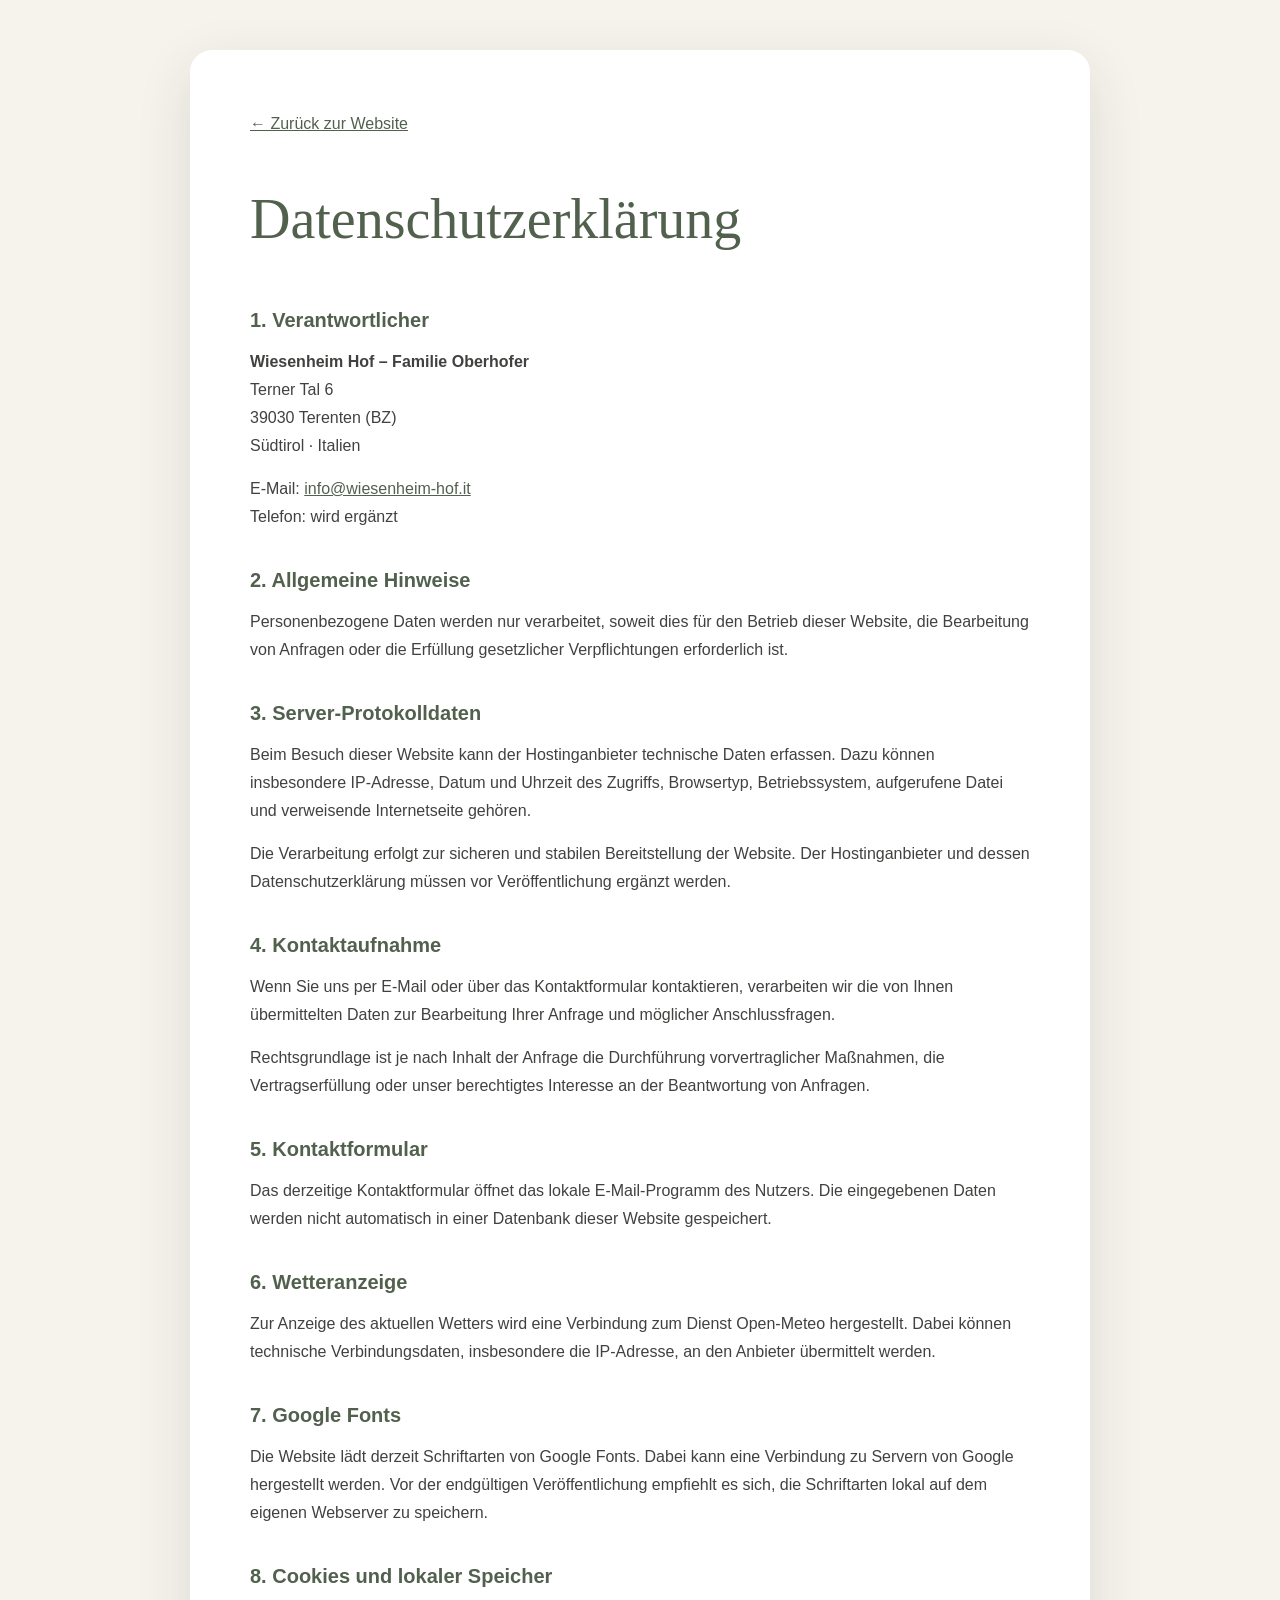
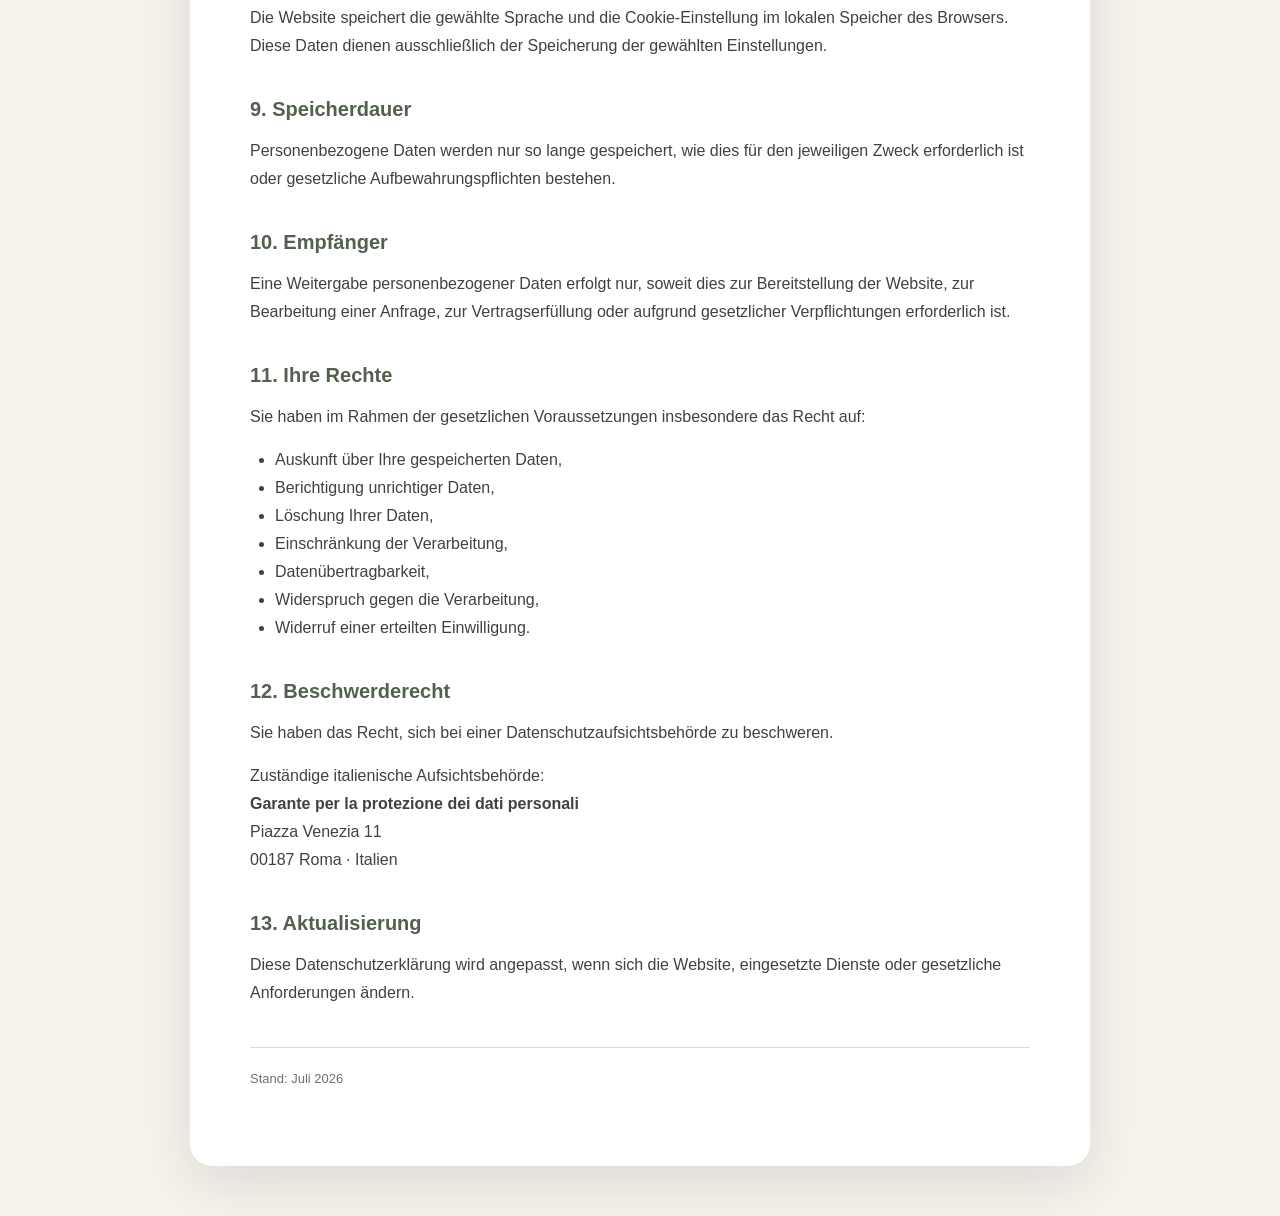
==== legal/datenschutz.html @ 3530e870 "Erste Version der Website" ====
<!DOCTYPE html>
<html lang="de">
<head>
  <meta charset="UTF-8">
  <meta name="viewport" content="width=device-width, initial-scale=1.0">
  <title>Datenschutz | Wiesenheim Hof</title>
  <link rel="stylesheet" href="../style.css">
</head>

<body class="legal-page">

<main class="legal-page-content">

  <a class="legal-back" href="../index.html">← Zurück zur Website</a>

  <h1>Datenschutzerklärung</h1>

  <h2>1. Verantwortlicher</h2>

  <p>
    <strong>Wiesenheim Hof – Familie Oberhofer</strong><br>
    Terner Tal 6<br>
    39030 Terenten (BZ)<br>
    Südtirol · Italien
  </p>

  <p>
    E-Mail:
    <a href="mailto:info@wiesenheim-hof.it">
      info@wiesenheim-hof.it
    </a><br>
    Telefon: wird ergänzt
  </p>

  <h2>2. Allgemeine Hinweise</h2>

  <p>
    Personenbezogene Daten werden nur verarbeitet, soweit dies für den
    Betrieb dieser Website, die Bearbeitung von Anfragen oder die Erfüllung
    gesetzlicher Verpflichtungen erforderlich ist.
  </p>

  <h2>3. Server-Protokolldaten</h2>

  <p>
    Beim Besuch dieser Website kann der Hostinganbieter technische Daten
    erfassen. Dazu können insbesondere IP-Adresse, Datum und Uhrzeit des
    Zugriffs, Browsertyp, Betriebssystem, aufgerufene Datei und verweisende
    Internetseite gehören.
  </p>

  <p>
    Die Verarbeitung erfolgt zur sicheren und stabilen Bereitstellung der
    Website. Der Hostinganbieter und dessen Datenschutzerklärung müssen vor
    Veröffentlichung ergänzt werden.
  </p>

  <h2>4. Kontaktaufnahme</h2>

  <p>
    Wenn Sie uns per E-Mail oder über das Kontaktformular kontaktieren,
    verarbeiten wir die von Ihnen übermittelten Daten zur Bearbeitung Ihrer
    Anfrage und möglicher Anschlussfragen.
  </p>

  <p>
    Rechtsgrundlage ist je nach Inhalt der Anfrage die Durchführung
    vorvertraglicher Maßnahmen, die Vertragserfüllung oder unser berechtigtes
    Interesse an der Beantwortung von Anfragen.
  </p>

  <h2>5. Kontaktformular</h2>

  <p>
    Das derzeitige Kontaktformular öffnet das lokale E-Mail-Programm des
    Nutzers. Die eingegebenen Daten werden nicht automatisch in einer
    Datenbank dieser Website gespeichert.
  </p>

  <h2>6. Wetteranzeige</h2>

  <p>
    Zur Anzeige des aktuellen Wetters wird eine Verbindung zum Dienst
    Open-Meteo hergestellt. Dabei können technische Verbindungsdaten,
    insbesondere die IP-Adresse, an den Anbieter übermittelt werden.
  </p>

  <h2>7. Google Fonts</h2>

  <p>
    Die Website lädt derzeit Schriftarten von Google Fonts. Dabei kann eine
    Verbindung zu Servern von Google hergestellt werden. Vor der endgültigen
    Veröffentlichung empfiehlt es sich, die Schriftarten lokal auf dem
    eigenen Webserver zu speichern.
  </p>

  <h2>8. Cookies und lokaler Speicher</h2>

  <p>
    Die Website speichert die gewählte Sprache und die Cookie-Einstellung im
    lokalen Speicher des Browsers. Diese Daten dienen ausschließlich der
    Speicherung der gewählten Einstellungen.
  </p>

  <h2>9. Speicherdauer</h2>

  <p>
    Personenbezogene Daten werden nur so lange gespeichert, wie dies für den
    jeweiligen Zweck erforderlich ist oder gesetzliche Aufbewahrungspflichten
    bestehen.
  </p>

  <h2>10. Empfänger</h2>

  <p>
    Eine Weitergabe personenbezogener Daten erfolgt nur, soweit dies zur
    Bereitstellung der Website, zur Bearbeitung einer Anfrage, zur
    Vertragserfüllung oder aufgrund gesetzlicher Verpflichtungen erforderlich
    ist.
  </p>

  <h2>11. Ihre Rechte</h2>

  <p>
    Sie haben im Rahmen der gesetzlichen Voraussetzungen insbesondere das
    Recht auf:
  </p>

  <ul>
    <li>Auskunft über Ihre gespeicherten Daten,</li>
    <li>Berichtigung unrichtiger Daten,</li>
    <li>Löschung Ihrer Daten,</li>
    <li>Einschränkung der Verarbeitung,</li>
    <li>Datenübertragbarkeit,</li>
    <li>Widerspruch gegen die Verarbeitung,</li>
    <li>Widerruf einer erteilten Einwilligung.</li>
  </ul>

  <h2>12. Beschwerderecht</h2>

  <p>
    Sie haben das Recht, sich bei einer Datenschutzaufsichtsbehörde zu
    beschweren.
  </p>

  <p>
    Zuständige italienische Aufsichtsbehörde:<br>
    <strong>Garante per la protezione dei dati personali</strong><br>
    Piazza Venezia 11<br>
    00187 Roma · Italien
  </p>

  <h2>13. Aktualisierung</h2>

  <p>
    Diese Datenschutzerklärung wird angepasst, wenn sich die Website,
    eingesetzte Dienste oder gesetzliche Anforderungen ändern.
  </p>

  <p class="legal-date">Stand: Juli 2026</p>

</main>

</body>
</html>
---- style.css ----
/* =========================================================
   WIESENHEIM HOF – STYLE.CSS
========================================================= */

:root{
  --green:#687763;
  --green-dark:#52604e;
  --cream:#f6f3ed;
  --sand:#e8e0d4;
  --white:#ffffff;
  --text:#41413f;
  --muted:#6f716d;
  --line:#d9ddd6;
  --shadow:0 18px 55px rgba(34,42,33,.12);
  --radius:22px;
}

*{
  margin:0;
  padding:0;
  box-sizing:border-box;
}

html{
  scroll-behavior:smooth;
}

body{
  font-family:"Inter",sans-serif;
  color:var(--text);
  background:var(--cream);
  line-height:1.75;
  overflow-x:hidden;
}

img{
  display:block;
  max-width:100%;
}

a{
  color:inherit;
  text-decoration:none;
}

button,
input,
textarea{
  font:inherit;
}

button{
  cursor:pointer;
}

.section{
  scroll-margin-top:110px;
}

/* =========================================================
   HEADER & NAVIGATION
========================================================= */

.site-header{
  position:fixed;
  inset:0 0 auto 0;
  z-index:1000;
  padding:18px 0;
}

.navbar{
  width:min(1460px,94%);
  margin:auto;
  min-height:72px;
  display:flex;
  justify-content:space-between;
  align-items:center;
  gap:24px;
  padding:14px 28px;
  background:rgba(255,255,255,.72);
  backdrop-filter:blur(16px);
  -webkit-backdrop-filter:blur(16px);
  border:1px solid rgba(255,255,255,.65);
  border-radius:50px;
  box-shadow:0 10px 30px rgba(0,0,0,.08);
}

.menu,
.nav-right,
.languages{
  display:flex;
  align-items:center;
}

.menu{
  gap:28px;
}

.menu a,
.languages button{
  font-size:13px;
  letter-spacing:1.5px;
  text-transform:uppercase;
  color:#444;
  transition:.2s ease;
}

.menu a:hover,
.languages button:hover,
.languages button.active{
  color:var(--green-dark);
}

.nav-right{
  gap:24px;
}

.weather{
    display:flex;
    align-items:center;
    gap:3px;
    margin:0;
    padding:0;
    width:auto;
    min-width:unset;
    white-space:nowrap;
}

.languages{
  gap:8px;
}

.languages button{
  background:none;
  border:0;
  padding:5px;
}

.menu-toggle{
  display:none;
  width:42px;
  height:42px;
  border:0;
  border-radius:50%;
  background:rgba(255,255,255,.7);
  align-items:center;
  justify-content:center;
  flex-direction:column;
  gap:4px;
}

.menu-toggle span{
  width:18px;
  height:2px;
  background:#444;
  display:block;
}

/* =========================================================
   HERO
========================================================= */

.hero{
  position:relative;
  min-height:100vh;
  display:grid;
  place-items:center;
  overflow:hidden;
  background:#7b8477;
}

.hero-media,
.hero-media img,
.hero-media video{
  position:absolute;
  inset:0;
  width:100%;
  height:100%;
  object-fit:cover;
  
  #heroVideo{
    filter:
        blur(3px)
        brightness(0.65)
        saturate(1.05);
    transform:scale(1.08);
}
}

.hero-media video{
  display:none;
}

.hero-overlay{
  position:absolute;
  inset:0;
  background:linear-gradient(rgba(20,25,20,.18),rgba(20,25,20,.38));
}

.hero-content{
  position:relative;
  z-index:2;
  text-align:center;
  color:#fff;
  padding:130px 25px 80px;
  width:min(900px,92%);
}

.hero-logo{
  width:min(520px,80vw);
  margin:0 auto 26px;
}

.hero-logo img{
  width:100%;
  max-height:190px;
  object-fit:contain;
  filter:drop-shadow(0 3px 8px rgba(0,0,0,.2));
}

.hero h1{
  font-family:"Cormorant Garamond",serif;
  font-size:clamp(58px,8vw,96px);
  font-weight:500;
  line-height:1;
  margin-bottom:14px;
}

.hero p{
  font-size:clamp(17px,2vw,23px);
  letter-spacing:.7px;
  margin-bottom:38px;
}

.button{
  display:inline-flex;
  align-items:center;
  justify-content:center;
  min-height:54px;
  padding:14px 34px;
  border-radius:40px;
  background:var(--green);
  color:#fff;
  border:1px solid var(--green);
  box-shadow:var(--shadow);
  transition:.25s ease;
}

.button:hover{
  transform:translateY(-2px);
  background:var(--green-dark);
  border-color:var(--green-dark);
}

.button-light{
  background:#fff;
  color:#3f463c;
  border-color:rgba(255,255,255,.8);
}

.button-light:hover{
  background:var(--green);
  color:#fff;
}

.scroll-note{
  position:absolute;
  z-index:2;
  bottom:26px;
  left:50%;
  transform:translateX(-50%);
  color:#fff;
  font-size:11px;
  letter-spacing:3px;
  text-transform:uppercase;
}

/* =========================================================
   GEMEINSAME ABSCHNITTE
========================================================= */

.intro,
.farm,
.apartments,
.gallery-section,
.arrival,
.contact{
  padding:130px 7%;
}
.apartments{
    padding-bottom:60px;
}

.gallery-section{
    padding-top:60px;
}

.section-title{
  text-align:center;
  margin-bottom:78px;
}

.section-title span{
  display:block;
  text-transform:uppercase;
  letter-spacing:3px;
  font-size:12px;
  color:var(--green);
  margin-bottom:8px;
}

.section-title h2{
  font-family:"Cormorant Garamond",serif;
  font-size:clamp(44px,5vw,62px);
  line-height:1.1;
  font-weight:500;
}

/* =========================================================
   WILLKOMMEN
========================================================= */

.intro{
  background:var(--cream);
  text-align:center;
}

.intro-inner{
  max-width:980px;
  margin:auto;
}

.intro h2{
  font-family:"Cormorant Garamond",serif;
  font-size:clamp(46px,6vw,68px);
  font-weight:500;
  color:var(--green-dark);
  margin-bottom:34px;
}

.intro p{
  font-size:clamp(17px,2vw,20px);
  color:#575b55;
}

/* =========================================================
   HOF
========================================================= */

.farm{
  background:#fff;
}

.farm-grid{
  display:grid;
  grid-template-columns:1.05fr 1fr;
  gap:80px;
  align-items:center;
  max-width:1350px;
  margin:auto;
}

.farm-text p{
  font-size:17px;
  color:#575b55;
  margin-bottom:22px;
}

.farm-images{
  display:grid;
  gap:18px;
}

.farm-images>img,
.farm-small img{
  width:100%;
  object-fit:cover;
  border-radius:var(--radius);
  box-shadow:var(--shadow);
}

.farm-images>img{
  height:440px;
}

.farm-small{
  display:grid;
  grid-template-columns:1fr 1fr;
  gap:18px;
}

.farm-small img{
  height:210px;
}

.highlights{
  max-width:1100px;
  margin:75px auto 0;
  display:grid;
  grid-template-columns:repeat(4,1fr);
  gap:18px;
}

.highlight{
  text-align:center;
  padding:24px 14px;
  border-top:1px solid var(--line);
  border-bottom:1px solid var(--line);
  color:#52574f;
}

/* =========================================================
   FERIENWOHNUNGEN
========================================================= */

.apartments{
  background:var(--cream);
}

.apartment{
  max-width:1350px;
  margin:0 auto 55px;
  display:grid;
  grid-template-columns:1.05fr .95fr;
  gap:78px;
  align-items:center;
}

.apartment + .apartment{
  margin-top:150px;
}

.apartment-image img{
  width:100%;
  height:620px;
  object-fit:cover;
  border-radius:var(--radius);
  box-shadow:var(--shadow);
  cursor:pointer;
}

.apartment-content h3{
  font-family:"Cormorant Garamond",serif;
  font-size:56px;
  color:var(--green-dark);
  line-height:1.1;
  font-weight:500;
  margin-bottom:8px;
}

.apartment-info{
  color:var(--muted);
  margin-bottom:24px;
}

.apartment-copy{
  font-size:17px;
  color:#575b55;
  margin-bottom:34px;
}

.features{
  display:grid;
  grid-template-columns:repeat(3,1fr);
  gap:0 28px;
  margin-bottom:34px;
}

.features div{
  padding:11px 0;
  border-bottom:1px solid var(--line);
  font-size:14px;
}

.apartment-gallery{
  max-width:1350px;
  margin:0 auto 135px;
  display:grid;
  grid-template-columns:repeat(5,1fr);
  gap:14px;
}

.apartment-gallery img{
  width:100%;
  height:165px;
  object-fit:cover;
  border-radius:14px;
  cursor:pointer;
  transition:.25s ease;
}

.apartment-gallery img:hover,
.gallery-grid img:hover{
  transform:scale(1.02);
}

/* ===================================
   GALERIE
=================================== */

.gallery-grid{
    display:grid;
    grid-template-columns:2fr 1fr 1fr;
    grid-template-rows:repeat(3,220px);
    gap:18px;
}

.gallery-grid img{
    width:100%;
    height:100%;
    object-fit:cover;
    border-radius:18px;
    cursor:pointer;
    transition:.35s;
}

.gallery-grid img:hover{
    transform:scale(1.03);
}

/* große Bilder */

.gallery-grid img:nth-child(1){
    grid-column:1;
    grid-row:1 / span 2;
}

.gallery-grid img:nth-child(2){
    grid-column:1;
    grid-row:3;
}

/* Mobile */

@media(max-width:900px){

    .gallery-grid{
        grid-template-columns:1fr 1fr;
        grid-template-rows:auto;
    }

    .gallery-grid img{
        grid-column:auto !important;
        grid-row:auto !important;
        height:230px;
    }

}

/* =========================================================
   ANFAHRT
========================================================= */

.arrival{
  background:var(--sand);
}

.arrival-grid{
  max-width:1250px;
  margin:auto;
  display:grid;
  grid-template-columns:.9fr 1.1fr;
  gap:70px;
  align-items:center;
}

.arrival-text h3{
  font-family:"Cormorant Garamond",serif;
  font-size:44px;
  color:var(--green-dark);
  font-weight:500;
  margin-bottom:20px;
}

.arrival-text p{
  margin-bottom:20px;
  color:#555;
}

.route-card{
  background:#fff;
  border-radius:var(--radius);
  padding:34px;
  box-shadow:var(--shadow);
}

.route-line{
  display:grid;
  grid-template-columns:48px 1fr;
  gap:16px;
  align-items:center;
  padding:14px 0;
  border-bottom:1px solid #eceae5;
}

.route-line:last-child{
  border-bottom:0;
}

.route-dot{
  width:38px;
  height:38px;
  border-radius:50%;
  display:grid;
  place-items:center;
  background:var(--green);
  color:#fff;
  font-weight:600;
}

.route-line strong{
  display:block;
}

.route-line span{
  font-size:13px;
  color:var(--muted);
}

/* =========================================================
   KONTAKT
========================================================= */

.contact{
  background:#fff;
}

.contact-grid{
  max-width:1200px;
  margin:auto;
  display:grid;
  grid-template-columns:.85fr 1.15fr;
  gap:80px;
}

.contact-data h3{
  font-family:"Cormorant Garamond",serif;
  font-size:44px;
  color:var(--green-dark);
  font-weight:500;
  margin-bottom:20px;
}

.contact-data p{
  margin-bottom:16px;
  color:#575b55;
}

.contact-data a{
  color:var(--green-dark);
  text-decoration:underline;
}

.contact-form{
  display:grid;
  gap:16px;
}

.contact-form label{
  display:grid;
  gap:7px;
  font-size:14px;
  color:#555;
}

.contact-form input,
.contact-form textarea{
  width:100%;
  border:1px solid var(--line);
  border-radius:14px;
  padding:15px 17px;
  background:#fbfaf8;
}

.contact-form textarea{
  min-height:160px;
  resize:vertical;
}

.contact-form input:focus,
.contact-form textarea:focus{
  outline:none;
  border-color:var(--green);
  box-shadow:0 0 0 3px rgba(104,119,99,.12);
}

.contact-form button{
  justify-self:start;
}

/* =========================================================
   FOOTER
========================================================= */

.site-footer{
  padding:62px 20px;
  background:var(--green-dark);
  color:#fff;
  text-align:center;
}

.site-footer h3{
  font-family:"Cormorant Garamond",serif;
  font-size:40px;
  font-weight:500;
}

.site-footer p{
  opacity:.9;
  margin-top:6px;
}
.footer-cow{
    width:90px;
    height:auto;
    display:block;
    margin:0 auto 22px;
    opacity:.95;
    transition:.3s ease;
}
.footer-cow:hover{
    transform:translateY(-3px);
}

.legal-links{
  margin-top:28px;
  display:flex;
  justify-content:center;
  align-items:center;
  flex-wrap:wrap;
  gap:8px;
  font-size:11px;
  opacity:.82;
}

.legal-links a,
.legal-links button{
  padding:2px 4px;
  border:0;
  background:transparent;
  color:inherit;
  font:inherit;
  cursor:pointer;
}

.legal-links a:hover,
.legal-links button:hover{
  text-decoration:underline;
}

/* =========================================================
   LIGHTBOX
========================================================= */

.lightbox{
  position:fixed;
  inset:0;
  display:none;
  place-items:center;
  background:rgba(10,12,10,.92);
  z-index:5000;
  padding:40px;
}

.lightbox.open{
  display:grid;
}

.lightbox img{
  max-width:92vw;
  max-height:86vh;
  object-fit:contain;
}

.lightbox-close{
  position:absolute;
  top:22px;
  right:26px;
  border:0;
  background:transparent;
  color:#fff;
  font-size:34px;
}

/* =========================================================
   COOKIE-BANNER
========================================================= */

.cookie-banner{
  position:fixed;
  z-index:6500;
  left:50%;
  bottom:22px;
  transform:translateX(-50%);
  width:min(980px,calc(100% - 32px));
  display:none;
  grid-template-columns:1fr auto;
  align-items:center;
  gap:30px;
  padding:24px 26px;
  background:#fff;
  color:var(--text);
  border:1px solid #e1e3df;
  border-radius:20px;
  box-shadow:0 20px 70px rgba(0,0,0,.22);
}

.cookie-banner.show{
  display:grid;
}

.cookie-text strong{
  display:block;
  margin-bottom:6px;
  font-size:16px;
}

.cookie-text p{
  margin:0;
  font-size:13px;
  line-height:1.55;
  color:#626660;
}

.cookie-text a{
  display:inline-block;
  margin-top:8px;
  color:var(--green-dark);
  font-size:12px;
  text-decoration:underline;
}

.cookie-actions{
  display:flex;
  gap:10px;
}

.cookie-actions button{
  min-height:46px;
  padding:10px 18px;
  border-radius:30px;
  white-space:nowrap;
}

.cookie-secondary{
  border:1px solid var(--green);
  background:#fff;
  color:var(--green-dark);
}

.cookie-primary{
  border:1px solid var(--green);
  background:var(--green);
  color:#fff;
}

.cookie-secondary:hover{
  background:var(--cream);
}

.cookie-primary:hover{
  background:var(--green-dark);
}

/* =========================================================
   RESPONSIVE – TABLET
========================================================= */

@media (max-width:1050px){

  .menu{
    display:none;
    position:absolute;
    top:86px;
    left:3%;
    right:3%;
    padding:22px;
    background:rgba(255,255,255,.96);
    border-radius:24px;
    box-shadow:var(--shadow);
    flex-direction:column;
    align-items:flex-start;
  }

  .menu.open{
    display:flex;
  }

  .menu-toggle{
    display:flex;
  }

  .navbar{
    border-radius:28px;
  }

  .farm-grid,
  .apartment,
  .arrival-grid,
  .contact-grid{
    grid-template-columns:1fr;
  }

  .apartment-image img{
    height:520px;
  }

  .highlights{
    grid-template-columns:repeat(2,1fr);
  }

  .gallery-grid{
    grid-template-columns:repeat(2,1fr);
  }
}

/* =========================================================
   RESPONSIVE – HANDY
========================================================= */

@media (max-width:700px){

  .site-header{
    padding:10px 0;
  }

  .navbar{
    width:96%;
    padding:12px 16px;
  }

  .weather{
    display:none;
  }

  .hero{
    min-height:760px;
  }

  .hero-logo{
    width:min(390px,85vw);
  }

  .intro,
  .farm,
  .apartments,
  .gallery-section,
  .arrival,
  .contact{
    padding:90px 22px;
  }

  .farm-images>img{
    height:320px;
  }

  .farm-small{
    grid-template-columns:1fr;
  }

  .farm-small img{
    height:220px;
  }

  .highlights{
    grid-template-columns:1fr 1fr;
  }

  .apartment{
    gap:42px;
  }

  .apartment-image img{
    height:360px;
  }

  .features{
    grid-template-columns:1fr;
  }

  .apartment-gallery{
    grid-template-columns:repeat(2,1fr);
    margin-bottom:95px;
  }

  .apartment-gallery img{
    height:140px;
  }

  .gallery-grid{
    grid-template-columns:1fr;
    grid-auto-rows:230px;
  }

  .gallery-grid img:nth-child(1),
  .gallery-grid img:nth-child(6){
    grid-column:auto;
    grid-row:auto;
  }

  .contact-form button{
    width:100%;
  }

  .cookie-banner{
    bottom:10px;
    grid-template-columns:1fr;
    gap:18px;
    padding:20px;
  }

  .cookie-actions{
    display:grid;
    grid-template-columns:1fr;
  }

  .cookie-actions button{
    width:100%;
  }

  .lightbox{
    padding:18px;
  }
}/* =========================================================
   RECHTLICHE SEITEN
========================================================= */

.legal-page{
  background:var(--cream);
  color:var(--text);
}

.legal-page-content{
  width:min(900px,calc(100% - 40px));
  margin:50px auto;
  padding:60px;
  background:#fff;
  border-radius:var(--radius);
  box-shadow:var(--shadow);
}

.legal-page-content h1{
  margin-bottom:35px;
  font-family:"Cormorant Garamond",serif;
  font-size:56px;
  font-weight:500;
  color:var(--green-dark);
}

.legal-page-content h2{
  margin:32px 0 10px;
  font-size:20px;
  color:var(--green-dark);
}

.legal-page-content p{
  margin-bottom:15px;
}

.legal-page-content ul{
  margin:0 0 20px 25px;
}

.legal-page-content a{
  color:var(--green-dark);
  text-decoration:underline;
}

.legal-back{
  display:inline-block;
  margin-bottom:32px;
}

.legal-date{
  margin-top:40px;
  padding-top:20px;
  border-top:1px solid var(--line);
  font-size:13px;
  color:var(--muted);
}

@media(max-width:700px){
  .legal-page-content{
    margin:15px auto;
    padding:35px 22px;
  }

  .legal-page-content h1{
    font-size:43px;
  }

}/* =========================================================
   EINBLENDANIMATIONEN
========================================================= */

.reveal{
  opacity:0;
  transform:translateY(35px);
  transition:
    opacity .8s ease,
    transform .8s ease;
}

.reveal.visible{
  opacity:1;
  transform:translateY(0);
}

/* etwas langsamere Varianten */

.reveal-delay-1{
  transition-delay:.1s;
}

.reveal-delay-2{
  transition-delay:.2s;
}

.reveal-delay-3{
  transition-delay:.3s;
}

/* Für Besucher mit reduzierten Animationen */

@media (prefers-reduced-motion: reduce){

  .reveal,
  .reveal.visible{
    opacity:1;
    transform:none;
    transition:none;
  }

}.btn,
.button,
.cta-button{

    transition:
        transform .35s ease,
        box-shadow .35s ease,
        background .35s ease;

}

.btn:hover,
.button:hover,
.cta-button:hover{

    transform:translateY(-4px);

    box-shadow:
    0 18px 40px rgba(0,0,0,.18);

}.gallery-grid img,
.apartment img{

    transition:
        transform .5s ease,
        box-shadow .5s ease;

}

.gallery-grid img:hover,
.apartment img:hover{

    transform:scale(1.04);

    box-shadow:
    0 25px 45px rgba(0,0,0,.18);

}.hero-logo{

    animation:

    floatLogo 7s ease-in-out infinite;

}

@keyframes floatLogo{

    0%,100%{

        transform:translateY(0);

    }

    50%{

        transform:translateY(-8px);

    }

}/* =========================================================
   MOBILE FEINSCHLIFF – WIESENHEIM HOF
========================================================= */

@media (max-width:700px){

  html{
    scroll-padding-top:85px;
  }

  body{
    font-size:16px;
    line-height:1.65;
  }

  /* Navigation */

  .site-header{
    padding:8px 0;
  }

  .navbar{
    width:calc(100% - 20px);
    min-height:58px;
    padding:8px 12px;
    border-radius:20px;
  }

  .menu-toggle{
    display:flex;
    flex-shrink:0;
  }

  .menu{
    position:absolute;
    top:70px;
    left:10px;
    right:10px;
    display:none;
    flex-direction:column;
    align-items:stretch;
    gap:0;
    padding:12px;
    background:rgba(255,255,255,.97);
    border-radius:18px;
    box-shadow:0 18px 50px rgba(0,0,0,.16);
  }

  .menu.open{
    display:flex;
  }

  .menu a{
    width:100%;
    padding:13px 12px;
    border-bottom:1px solid rgba(0,0,0,.06);
    font-size:13px;
  }

  .menu a:last-child{
    border-bottom:0;
  }

 .nav-right{
    display:flex;
    align-items:center;
    gap:4px;
}
.nav-divider{
    margin:0;
    padding:0;
}

  .weather{
    display:none;
  }

  .languages{
    gap:2px;
  }

  .languages button{
    padding:6px;
    font-size:11px;
  }

  /* Hero */

  .hero{
    min-height:100svh;
  }

  .hero-content{
    width:100%;
    padding:110px 20px 75px;
  }

  .hero-logo{
    width:min(330px,82vw);
    margin-bottom:20px;
  }

  .hero h1{
    font-size:clamp(48px,15vw,68px);
    line-height:.95;
    margin-bottom:14px;
  }

  .hero p{
    max-width:310px;
    margin:0 auto 30px;
    font-size:17px;
    line-height:1.45;
  }

  .hero .button{
    width:min(260px,88%);
  }

  .scroll-note{
    bottom:18px;
    font-size:9px;
    letter-spacing:2px;
  }

  #heroVideo{
    filter:
      blur(2px)
      brightness(.68)
      saturate(1.03);

    transform:scale(1.09);
  }

  /* Allgemeine Abschnitte */

  .intro,
  .farm,
  .apartments,
  .gallery-section,
  .arrival,
  .contact{
    padding:78px 20px;
  }

  .section-title{
    margin-bottom:48px;
  }

  .section-title span{
    font-size:10px;
    letter-spacing:2.2px;
  }

  .section-title h2{
    font-size:42px;
    line-height:1.05;
  }

  .intro h2{
    font-size:46px;
    margin-bottom:24px;
  }

  .intro p{
    font-size:17px;
    text-align:left;
  }

  /* Hof */

  .farm-grid{
    gap:38px;
  }

  .farm-text p{
    font-size:16px;
  }

  .farm-images>img{
    height:300px;
  }

  .farm-small{
    grid-template-columns:1fr 1fr;
    gap:10px;
  }

  .farm-small img{
    height:145px;
  }

  .highlights{
    grid-template-columns:1fr 1fr;
    gap:10px;
    margin-top:45px;
  }

  .highlight{
    min-height:78px;
    display:grid;
    place-items:center;
    padding:14px 10px;
    font-size:13px;
  }

  /* Ferienwohnungen */

  .apartments{
    padding-bottom:45px;
  }

  .apartment{
    gap:32px;
    margin-bottom:35px;
  }

  .apartment + .apartment{
    margin-top:90px;
  }

  .apartment-image img{
    height:330px;
    border-radius:16px;
  }

  .apartment-content h3{
    font-size:48px;
  }

  .apartment-info{
    font-size:14px;
    line-height:1.5;
  }

  .apartment-copy{
    font-size:16px;
  }

  .features{
    grid-template-columns:1fr;
    margin-bottom:28px;
  }

  .features div{
    padding:10px 0;
    font-size:14px;
  }

  .apartment-content .button{
    width:100%;
  }

  .apartment-gallery{
    grid-template-columns:repeat(2,1fr);
    gap:10px;
    margin-bottom:75px;
  }

  .apartment-gallery img{
    height:135px;
    border-radius:12px;
  }

  /* Galerie */

  .gallery-section{
    padding-top:55px;
  }

  .gallery-grid{
    grid-template-columns:1fr 1fr;
    grid-auto-rows:150px;
    gap:10px;
  }

  .gallery-grid img,
  .gallery-grid img:nth-child(1),
  .gallery-grid img:nth-child(6){
    grid-column:auto;
    grid-row:auto;
    height:150px;
    border-radius:13px;
  }

  .gallery-grid img:first-child{
    grid-column:1 / -1;
    height:220px;
  }

  /* Anfahrt */

  .arrival-grid{
    gap:35px;
  }

  .arrival-text h3{
    font-size:38px;
    line-height:1.1;
  }

  .arrival-text p{
    font-size:15px;
  }

  .route-card{
    padding:20px;
    border-radius:17px;
  }

  .route-line{
    grid-template-columns:40px 1fr;
    gap:12px;
  }

  .route-dot{
    width:34px;
    height:34px;
    font-size:13px;
  }

  /* Kontakt */

  .contact-grid{
    gap:45px;
  }

  .contact-data h3{
    font-size:42px;
  }

  .contact-data p{
    font-size:15px;
  }

  .contact-form input,
  .contact-form textarea{
    font-size:16px;
  }

  .contact-form button{
    width:100%;
  }

  /* Footer */

  .site-footer{
    padding:48px 20px;
  }

  .site-footer h3{
    font-size:36px;
  }

  .site-footer p{
    font-size:13px;
  }

  .legal-links{
    margin-top:24px;
    gap:6px;
    font-size:10px;
  }

  /* Cookie-Banner */

  .cookie-banner{
    width:calc(100% - 20px);
    bottom:10px;
    padding:18px;
    grid-template-columns:1fr;
    gap:16px;
    border-radius:16px;
  }

  .cookie-text p{
    font-size:12px;
  }

  .cookie-actions{
    display:grid;
    grid-template-columns:1fr;
  }

  .cookie-actions button{
    width:100%;
  }

  /* Lightbox */

  .lightbox{
    padding:14px;
  }

  .lightbox img{
    max-width:96vw;
    max-height:82vh;
  }

  .lightbox-close{
    top:10px;
    right:14px;
  }
}@media (max-width:420px){

  .hero h1{
    font-size:50px;
  }

  .farm-small{
    grid-template-columns:1fr;
  }

  .farm-small img{
    height:190px;
  }

  .highlights{
    grid-template-columns:1fr;
  }

  .gallery-grid{
    grid-template-columns:1fr;
  }

  .gallery-grid img,
  .gallery-grid img:first-child{
    grid-column:auto;
    width:100%;
    height:220px;
  }

  .apartment-gallery{
    grid-template-columns:1fr;
  }

  .apartment-gallery img{
    height:210px;
  }
}.nav-right{
    display:flex;
    align-items:center;
    gap:4px;      /* vorher wahrscheinlich 10px oder mehr */
}

.weather{
    display:flex;
    align-items:center;
    gap:2px;      /* Abstand zwischen Symbol und Temperatur */
    margin-right:2px; /* vorher 10px */
    font-size:12px;
    font-weight:600;
}

.nav-divider{
    margin:0 2px; /* Abstand links und rechts vom | */
    color:rgba(0,0,0,.25);
}

.languages{
    display:flex;
    align-items:center;
    gap:2px;
}

.languages button{
    background:none;
    border:none;
    cursor:pointer;
    padding:2px 4px;
    font-size:12px;
    font-weight:600;
    color:inherit;
    transition:.25s;
}

.languages button:hover{
    color:var(--green-dark);
}
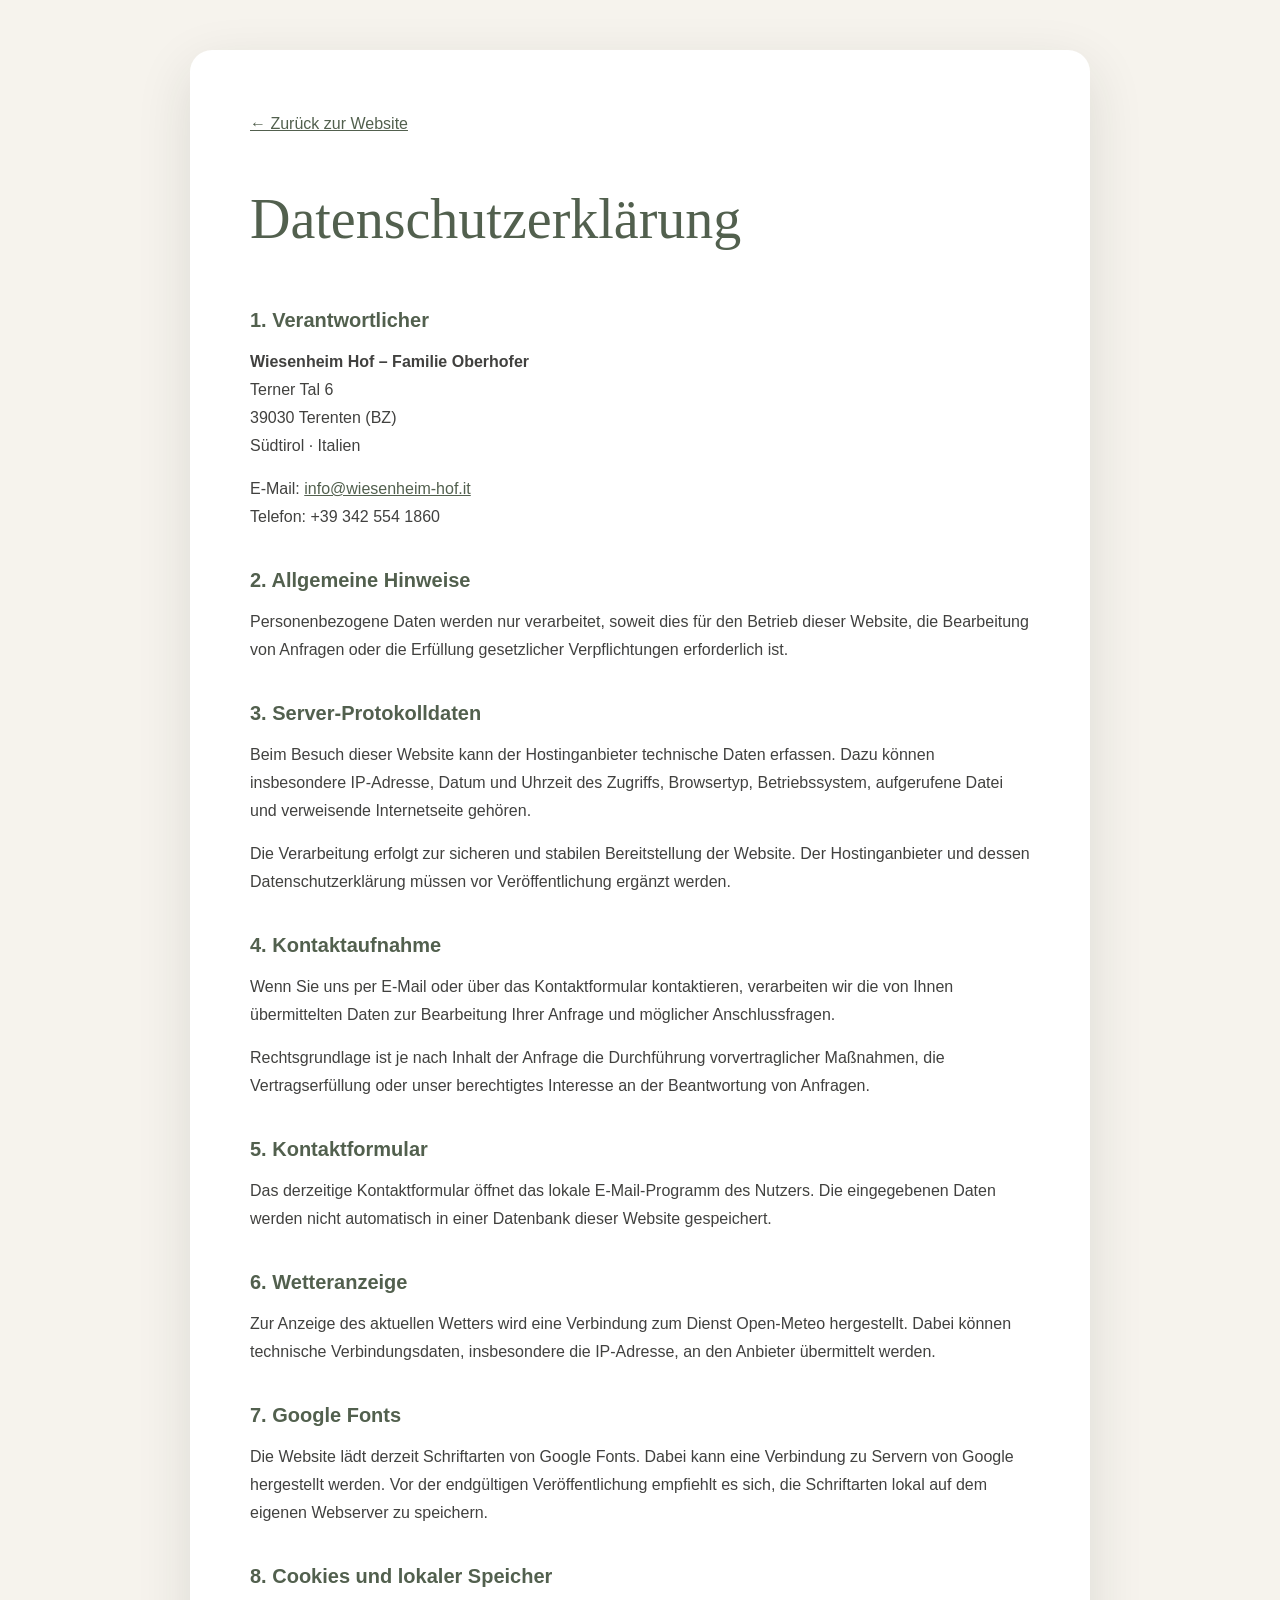
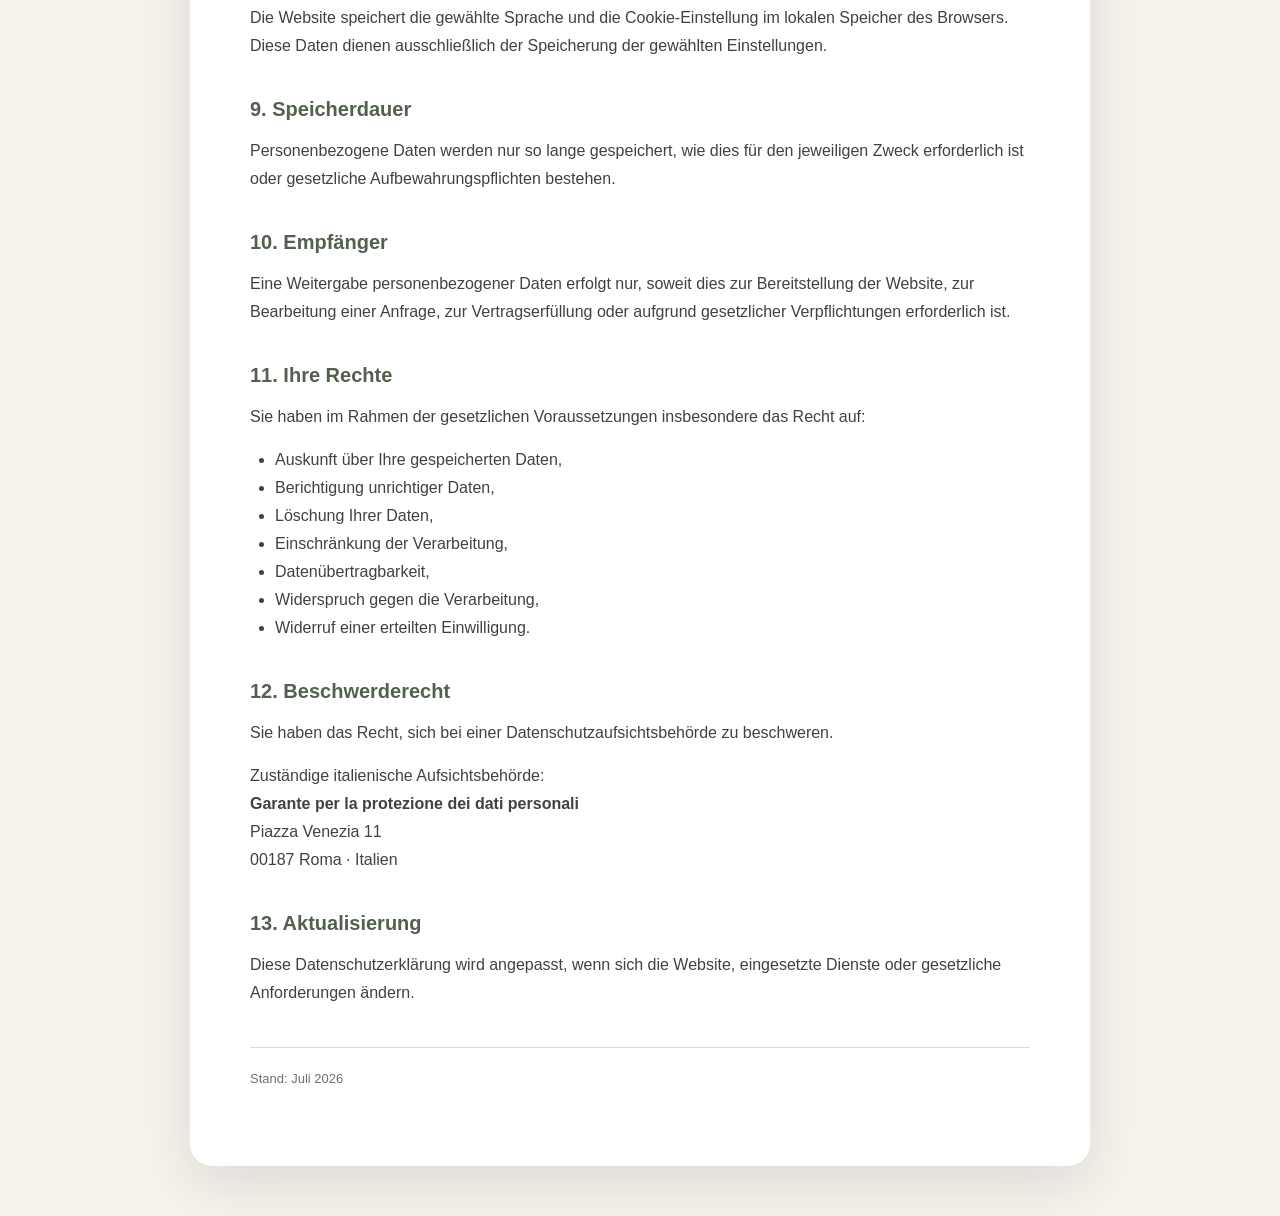
==== commit ae6f924f: "Add files via upload Website aktualisiert – Montis, Terra und finale Version" ====
--- a/legal/datenschutz.html
+++ b/legal/datenschutz.html
@@ -29,7 +29,7 @@
     <a href="mailto:info@wiesenheim-hof.it">
       info@wiesenheim-hof.it
     </a><br>
-    Telefon: wird ergänzt
+    Telefon: +39 342 554 1860
   </p>
 
   <h2>2. Allgemeine Hinweise</h2>
--- a/style.css
+++ b/style.css
@@ -169,7 +169,14 @@
   background:#7b8477;
 }
 
-.hero-media,
+.hero-media{
+  position:absolute;
+  inset:0;
+  width:100%;
+  height:100%;
+  overflow:hidden;
+}
+
 .hero-media img,
 .hero-media video{
   position:absolute;
@@ -177,14 +184,14 @@
   width:100%;
   height:100%;
   object-fit:cover;
-  
-  #heroVideo{
-    filter:
-        blur(3px)
-        brightness(0.65)
-        saturate(1.05);
-    transform:scale(1.08);
-}
+}
+
+#heroVideo{
+  filter:
+    blur(3px)
+    brightness(.65)
+    saturate(1.05);
+  transform:scale(1.08);
 }
 
 .hero-media video{
@@ -426,9 +433,61 @@
   align-items:center;
 }
 
-.apartment + .apartment{
-  margin-top:150px;
-}
+/* Trenner zwischen den Ferienwohnungen */
+
+.apartment-gallery + .apartment{
+  position:relative;
+  margin-top:180px;
+}
+
+.apartment-gallery + .apartment::before{
+  content:"";
+  position:absolute;
+  top:-90px;
+  left:50%;
+  transform:translateX(-50%);
+  width:min(420px,70%);
+  height:1px;
+
+  background:linear-gradient(
+    to right,
+    transparent,
+    var(--green),
+    transparent
+  );
+
+  opacity:.55;
+}
+
+.apartment-gallery + .apartment::after{
+  content:"";
+  position:absolute;
+  top:-94px;
+  left:50%;
+  transform:translateX(-50%);
+  width:9px;
+  height:9px;
+  border-radius:50%;
+  background:var(--cream);
+  border:1px solid var(--green);
+}
+
+@media (max-width:700px){
+
+  .apartment-gallery + .apartment{
+    margin-top:100px;
+  }
+
+  .apartment-gallery + .apartment::before{
+    top:-50px;
+    width:65%;
+  }
+
+  .apartment-gallery + .apartment::after{
+    top:-54px;
+  }
+}
+
 
 .apartment-image img{
   width:100%;
@@ -499,52 +558,76 @@
 =================================== */
 
 .gallery-grid{
-    display:grid;
-    grid-template-columns:2fr 1fr 1fr;
-    grid-template-rows:repeat(3,220px);
+  display:grid;
+  grid-template-columns:repeat(4,minmax(0,1fr));
+  grid-template-rows:repeat(6,110px);
+  gap:18px;
+}
+
+.gallery-grid img{
+  width:100%;
+  height:100%;
+  object-fit:cover;
+  display:block;
+  border-radius:18px;
+  cursor:pointer;
+  transition:transform .35s ease, box-shadow .35s ease;
+}
+
+.gallery-grid img:nth-child(1){
+  grid-column:1 / 3;
+  grid-row:1 / 4;
+}
+
+.gallery-grid img:nth-child(2){
+  grid-column:1 / 3;
+  grid-row:4 / 7;
+}
+
+.gallery-grid img:nth-child(3){ grid-column:3; grid-row:1 / 3; }
+.gallery-grid img:nth-child(4){ grid-column:4; grid-row:1 / 3; }
+.gallery-grid img:nth-child(5){ grid-column:3; grid-row:3 / 5; }
+.gallery-grid img:nth-child(6){ grid-column:4; grid-row:3 / 5; }
+.gallery-grid img:nth-child(7){ grid-column:3; grid-row:5 / 7; }
+.gallery-grid img:nth-child(8){ grid-column:4; grid-row:5 / 7; }
+
+.gallery-grid img:hover{
+  transform:scale(1.02);
+  box-shadow:0 25px 45px rgba(0,0,0,.18);
+}
+
+@media (max-width:1050px){
+  .gallery-grid{
+    grid-template-columns:repeat(2,minmax(0,1fr));
+    grid-template-rows:none;
+    grid-auto-rows:230px;
+  }
+
+  .gallery-grid img,
+  .gallery-grid img:nth-child(n){
+    grid-column:auto;
+    grid-row:auto;
+  }
+}
+
+@media (max-width:700px){
+  .gallery-grid{
+    grid-template-columns:1fr;
+    grid-template-rows:none;
+    grid-auto-rows:auto;
     gap:18px;
-}
-
-.gallery-grid img{
+  }
+
+  .gallery-grid img,
+  .gallery-grid img:nth-child(n){
+    grid-column:auto;
+    grid-row:auto;
     width:100%;
-    height:100%;
+    height:240px;
     object-fit:cover;
-    border-radius:18px;
-    cursor:pointer;
-    transition:.35s;
-}
-
-.gallery-grid img:hover{
-    transform:scale(1.03);
-}
-
-/* große Bilder */
-
-.gallery-grid img:nth-child(1){
-    grid-column:1;
-    grid-row:1 / span 2;
-}
-
-.gallery-grid img:nth-child(2){
-    grid-column:1;
-    grid-row:3;
-}
-
-/* Mobile */
-
-@media(max-width:900px){
-
-    .gallery-grid{
-        grid-template-columns:1fr 1fr;
-        grid-template-rows:auto;
-    }
-
-    .gallery-grid img{
-        grid-column:auto !important;
-        grid-row:auto !important;
-        height:230px;
-    }
-
+    border-radius:16px;
+    margin:0;
+  }
 }
 
 /* =========================================================
@@ -709,18 +792,6 @@
   opacity:.9;
   margin-top:6px;
 }
-.footer-cow{
-    width:90px;
-    height:auto;
-    display:block;
-    margin:0 auto 22px;
-    opacity:.95;
-    transition:.3s ease;
-}
-.footer-cow:hover{
-    transform:translateY(-3px);
-}
-
 .legal-links{
   margin-top:28px;
   display:flex;
@@ -907,10 +978,6 @@
   .highlights{
     grid-template-columns:repeat(2,1fr);
   }
-
-  .gallery-grid{
-    grid-template-columns:repeat(2,1fr);
-  }
 }
 
 /* =========================================================
@@ -984,17 +1051,6 @@
 
   .apartment-gallery img{
     height:140px;
-  }
-
-  .gallery-grid{
-    grid-template-columns:1fr;
-    grid-auto-rows:230px;
-  }
-
-  .gallery-grid img:nth-child(1),
-  .gallery-grid img:nth-child(6){
-    grid-column:auto;
-    grid-row:auto;
   }
 
   .contact-form button{
@@ -1459,26 +1515,6 @@
     padding-top:55px;
   }
 
-  .gallery-grid{
-    grid-template-columns:1fr 1fr;
-    grid-auto-rows:150px;
-    gap:10px;
-  }
-
-  .gallery-grid img,
-  .gallery-grid img:nth-child(1),
-  .gallery-grid img:nth-child(6){
-    grid-column:auto;
-    grid-row:auto;
-    height:150px;
-    border-radius:13px;
-  }
-
-  .gallery-grid img:first-child{
-    grid-column:1 / -1;
-    height:220px;
-  }
-
   /* Anfahrt */
 
   .arrival-grid{
@@ -1608,17 +1644,6 @@
 
   .highlights{
     grid-template-columns:1fr;
-  }
-
-  .gallery-grid{
-    grid-template-columns:1fr;
-  }
-
-  .gallery-grid img,
-  .gallery-grid img:first-child{
-    grid-column:auto;
-    width:100%;
-    height:220px;
   }
 
   .apartment-gallery{
@@ -1668,3 +1693,133 @@
 .languages button:hover{
     color:var(--green-dark);
 }
+.gallery-grid img{
+    filter:saturate(.95) contrast(.98);
+}
+.gallery-grid img:nth-child(2){
+    object-position: center 70%;
+}
+/* =========================================================
+   WIESENHEIM HOF – LIGHTBOX NAVIGATION
+   Diesen Block am Ende von style.css einfügen.
+========================================================= */
+
+.lightbox{
+  position:fixed;
+  inset:0;
+  display:none;
+  place-items:center;
+  background:rgba(10,12,10,.94);
+  z-index:5000;
+  padding:40px 80px;
+}
+
+.lightbox.open{
+  display:grid;
+}
+
+.lightbox img{
+  max-width:92vw;
+  max-height:86vh;
+  width:auto;
+  height:auto;
+  object-fit:contain;
+  user-select:none;
+}
+
+.lightbox-close,
+.lightbox-prev,
+.lightbox-next{
+  position:absolute;
+  display:flex;
+  align-items:center;
+  justify-content:center;
+  border:0;
+  background:rgba(255,255,255,.10);
+  color:#fff;
+  cursor:pointer;
+  z-index:2;
+  transition:background .2s ease, transform .2s ease;
+}
+
+.lightbox-close:hover,
+.lightbox-prev:hover,
+.lightbox-next:hover{
+  background:rgba(255,255,255,.20);
+}
+
+.lightbox-close{
+  top:20px;
+  right:24px;
+  width:44px;
+  height:44px;
+  border-radius:50%;
+  font-size:30px;
+  line-height:1;
+}
+
+.lightbox-prev,
+.lightbox-next{
+  top:50%;
+  transform:translateY(-50%);
+  width:52px;
+  height:72px;
+  border-radius:10px;
+  font-size:38px;
+  line-height:1;
+}
+
+.lightbox-prev{
+  left:22px;
+}
+
+.lightbox-next{
+  right:22px;
+}
+
+.lightbox-prev:hover,
+.lightbox-next:hover{
+  transform:translateY(-50%) scale(1.04);
+}
+
+/* Bilder sollen als klickbar erkennbar sein */
+.lightbox-item{
+  cursor:zoom-in;
+}
+
+/* Mobil */
+@media (max-width:700px){
+
+  .lightbox{
+    padding:20px 52px;
+  }
+
+  .lightbox img{
+    max-width:94vw;
+    max-height:78vh;
+  }
+
+  .lightbox-close{
+    top:10px;
+    right:10px;
+    width:40px;
+    height:40px;
+    font-size:27px;
+  }
+
+  .lightbox-prev,
+  .lightbox-next{
+    width:40px;
+    height:56px;
+    font-size:30px;
+    border-radius:8px;
+  }
+
+  .lightbox-prev{
+    left:8px;
+  }
+
+  .lightbox-next{
+    right:8px;
+  }
+}
